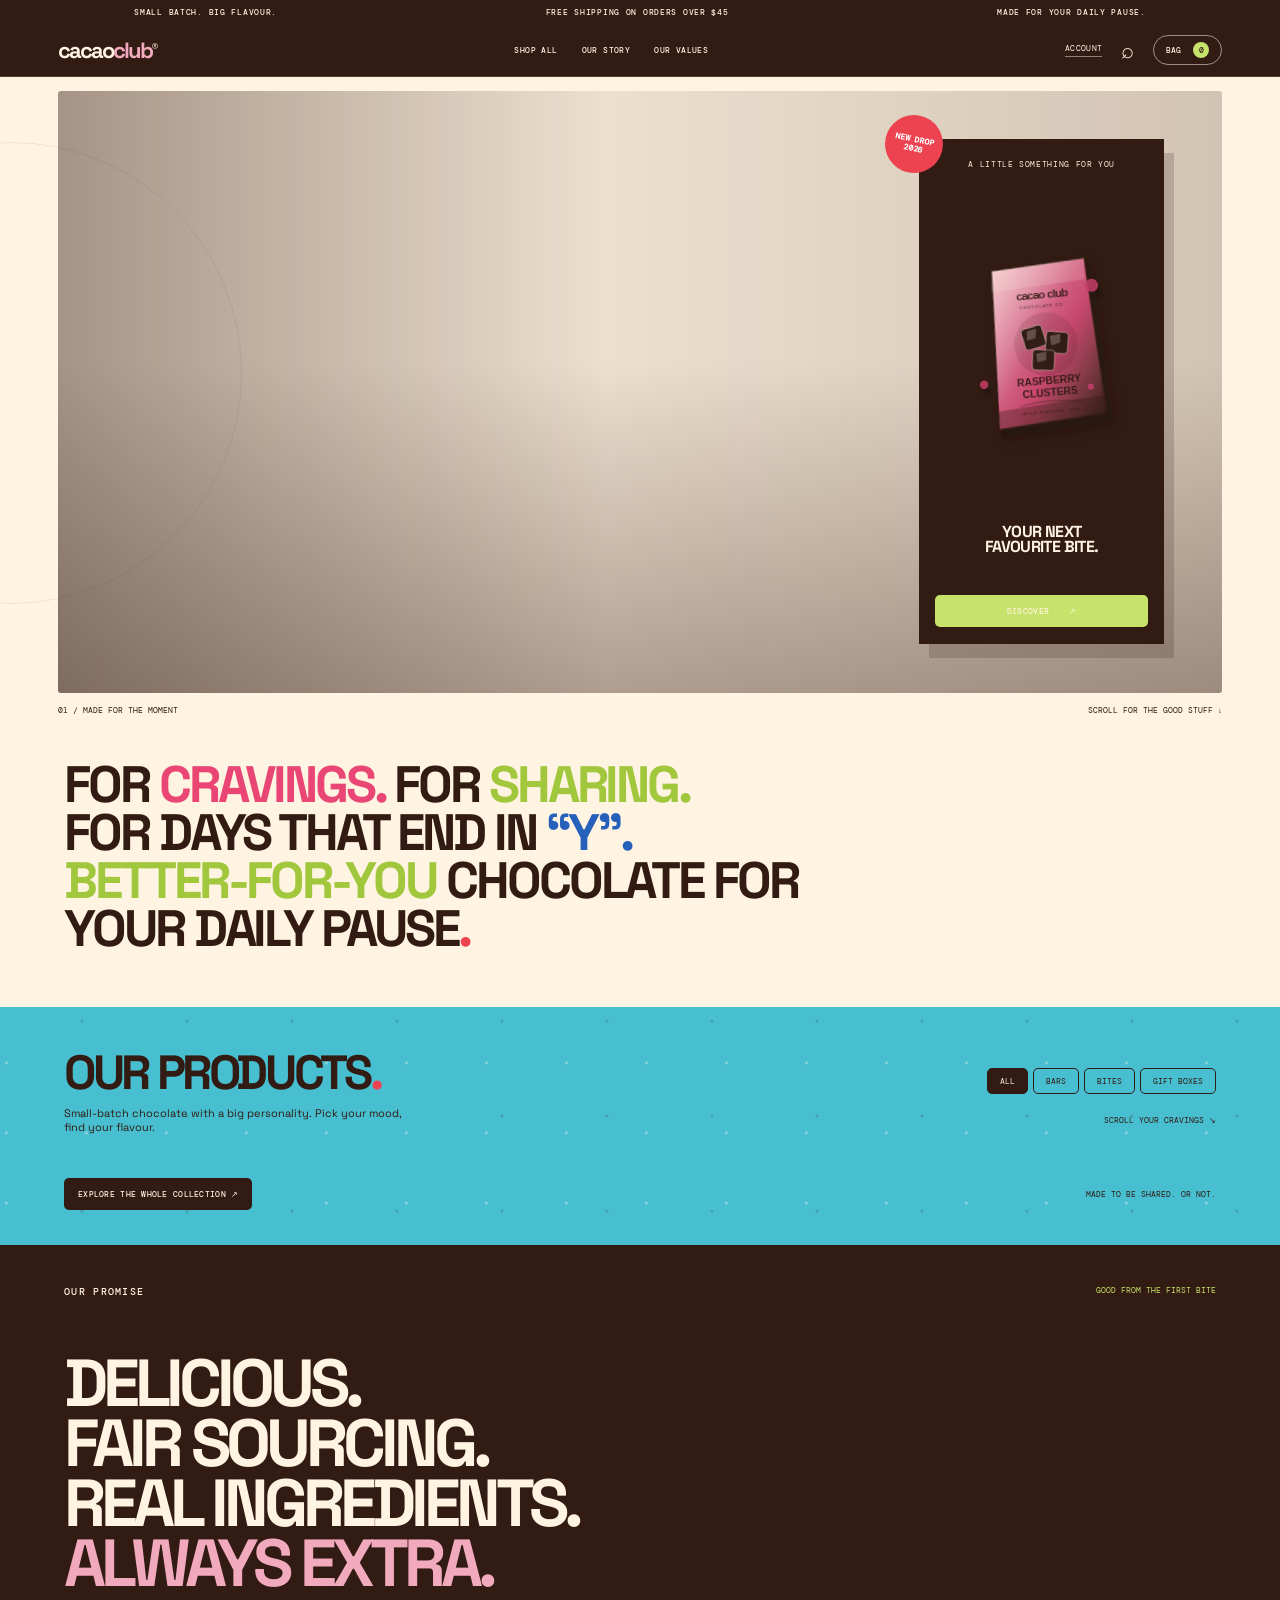
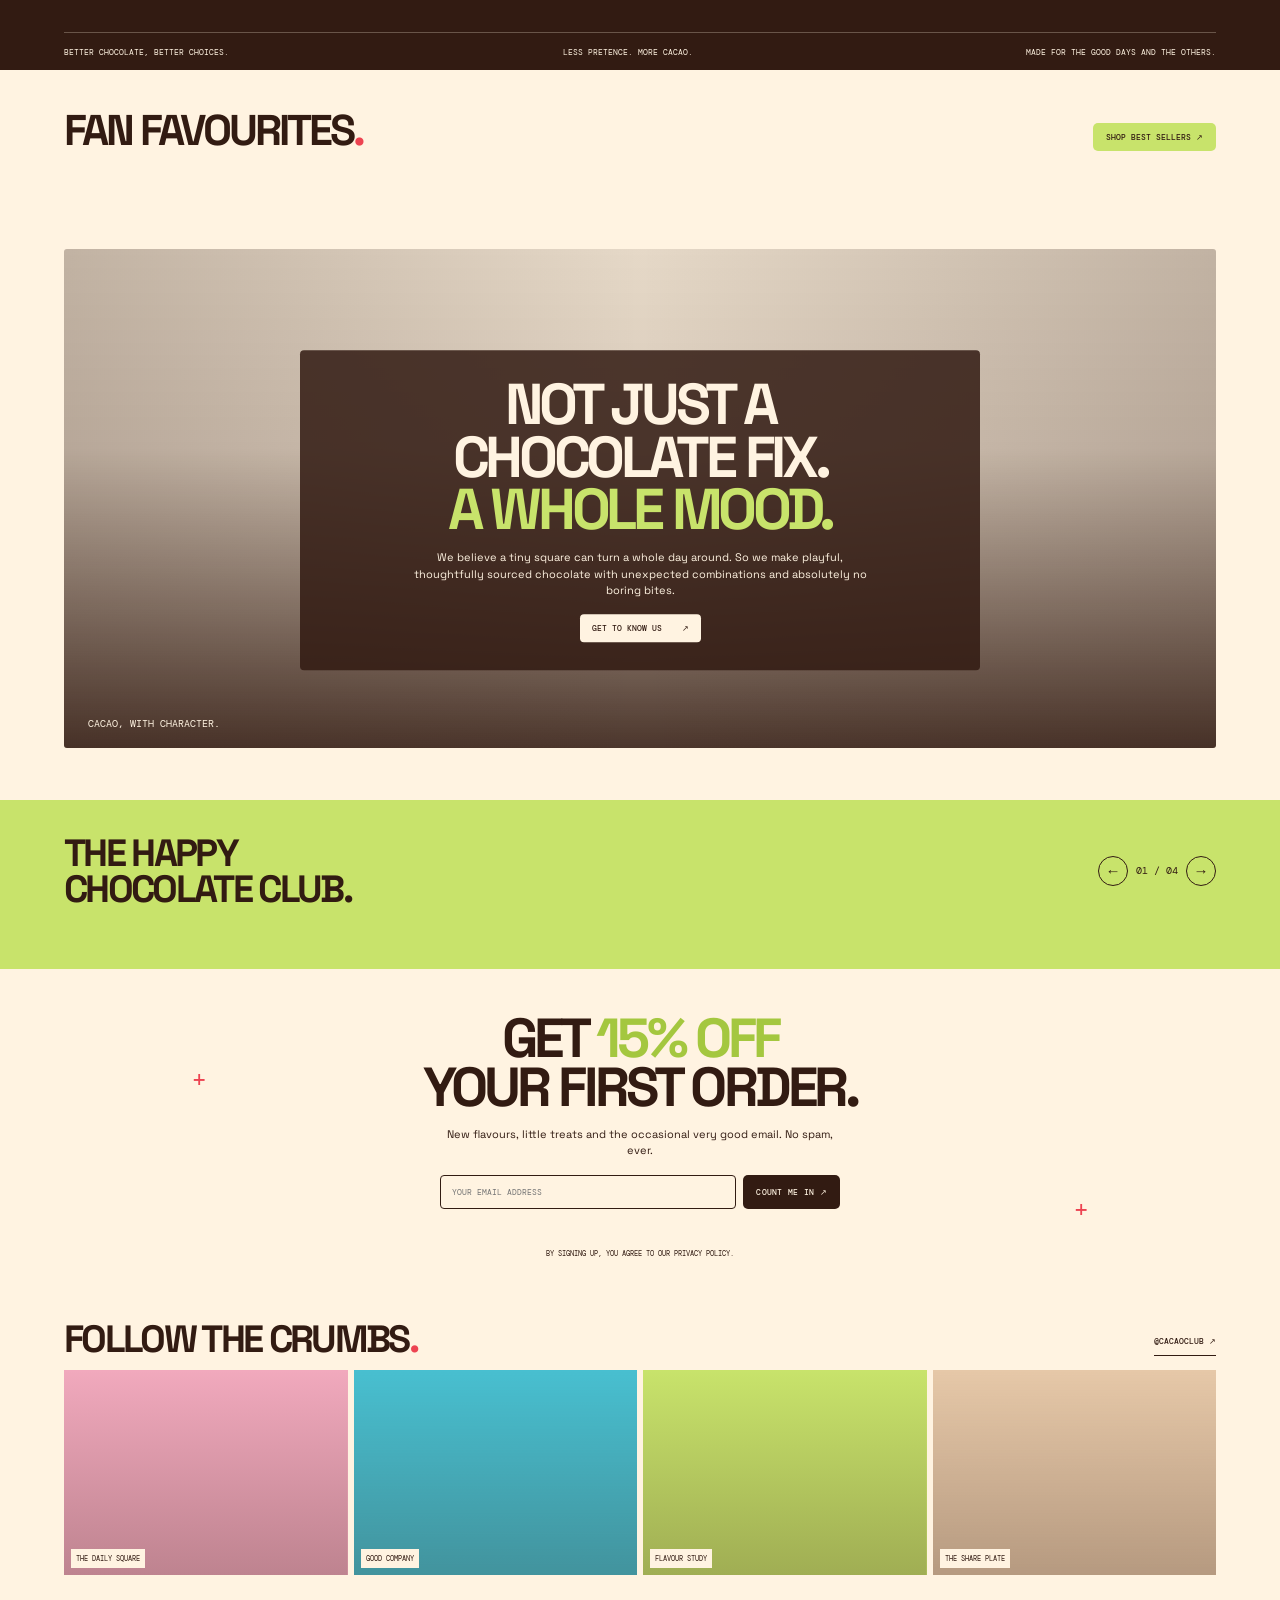
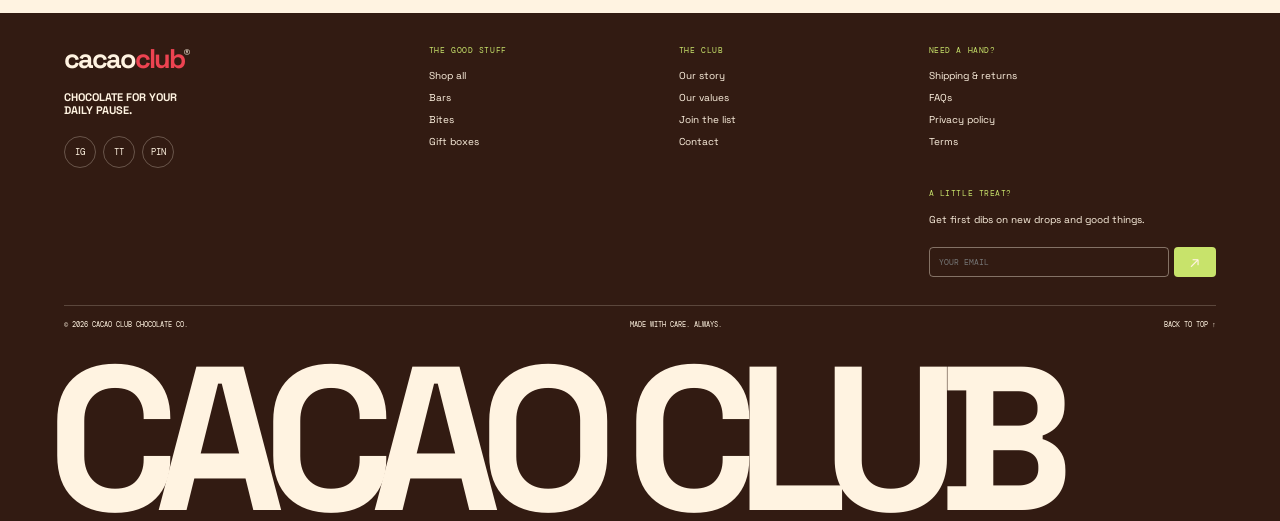
==== index.html @ 5ba93fd9 "Initial commit of Cacao Club storefront with Supabase integration" ====
<!doctype html>
<html lang="en">
<head>
<meta charset="UTF-8"><meta name="viewport" content="width=device-width, initial-scale=1">
<meta name="theme-color" content="#321b12"><meta name="description" content="Cacao Club — bold chocolate for your daily pause.">
<title>Cacao Club — Chocolate, turned up</title>
<link rel="preconnect" href="https://fonts.googleapis.com"><link rel="preconnect" href="https://fonts.gstatic.com" crossorigin>
<link href="https://fonts.googleapis.com/css2?family=DM+Mono:wght@400;500&family=Space+Grotesk:wght@400;500;600;700&display=swap" rel="stylesheet">
<link rel="stylesheet" href="styles.css">
</head>
<body>
<div class="announcement"><span>SMALL BATCH. BIG FLAVOUR.</span><span>FREE SHIPPING ON ORDERS OVER $45</span><span>MADE FOR YOUR DAILY PAUSE.</span></div>
<header class="header" id="top">
  <a class="logo" href="#top" aria-label="Cacao Club home">cacao<span>club</span><i>®</i></a>
  <nav class="desktop-nav" aria-label="Main navigation"><a href="#shop">SHOP ALL</a><a href="#story">OUR STORY</a><a href="#values">OUR VALUES</a></nav>
  <div class="header-actions"><a class="account-link" href="account.html" aria-label="Account">ACCOUNT</a><button class="icon-btn search-open" aria-label="Search products">⌕</button><button class="cart-trigger" aria-label="Open shopping bag">BAG <span id="cart-count">0</span></button><button class="menu-toggle" aria-label="Toggle menu">☰</button></div>
</header>
<div class="mobile-menu"><a href="#shop">Shop all</a><a href="#story">Our story</a><a href="#values">Our values</a></div>
<main>
<section class="hero reference-hero">
  <div class="hero-photo" data-parallax>
    <div class="hero-photo-copy">
      <p class="eyebrow reveal">THE GOOD STUFF / CACAO CLUB</p>
      <h1 class="reveal">PAUSE MODE:<br><span>FLAVOUR ON.</span></h1>
    </div>
    <div class="hero-promo">
      <span class="promo-kicker">A LITTLE SOMETHING FOR YOU</span>
      <img src="assets/chocolate-2.svg" alt="Cacao Club raspberry chocolate clusters">
      <p>YOUR NEXT<br>FAVOURITE BITE.</p>
      <a class="btn btn-lime" href="#shop">DISCOVER <span>↗</span></a>
    </div>
    <span class="hero-photo-stamp">NEW DROP<br>2026</span>
  </div>
  <div class="hero-bottom"><span>01 / MADE FOR THE MOMENT</span><span>SCROLL FOR THE GOOD STUFF ↓</span></div>
</section>
<section class="intro-statement">
  <h2>FOR <span class="pink-word">CRAVINGS.</span> FOR <span class="lime-word">SHARING.</span><br>FOR DAYS THAT END IN <span class="blue-word">“Y”.</span><br><span class="lime-word">BETTER-FOR-YOU</span> CHOCOLATE FOR<br>YOUR DAILY PAUSE<span class="red-word">.</span></h2>
</section>
<div class="marquee" aria-label="Chocolate for your daily pause"><div class="marquee-track"><span>REAL INGREDIENTS</span><b>✳</b><span>LOUD FLAVOUR</span><b>✳</b><span>NO BORING BITES</span><b>✳</b><span>REAL INGREDIENTS</span><b>✳</b><span>LOUD FLAVOUR</span><b>✳</b><span>NO BORING BITES</span><b>✳</b></div></div>
<section class="shop section" id="shop">
 <div class="section-head"><div><p class="eyebrow">THE LINE-UP</p><h2>OUR PRODUCTS<span class="dot">.</span></h2></div><div class="category-pills" role="group" aria-label="Filter products"><button class="pill active" data-filter="all">ALL</button><button class="pill" data-filter="bars">BARS</button><button class="pill" data-filter="bites">BITES</button><button class="pill" data-filter="gift">GIFT BOXES</button></div></div>
 <div class="shop-intro"><p>Small-batch chocolate with a big personality. Pick your mood, find your flavour.</p><span>SCROLL YOUR CRAVINGS ↘</span></div>
 <div class="product-grid" id="product-grid"></div>
 <div class="shop-footer"><button class="btn btn-dark" id="show-all">EXPLORE THE WHOLE COLLECTION ↗</button><span>MADE TO BE SHARED. OR NOT.</span></div>
</section>
<section class="values" id="values"><div class="values-top"><p class="eyebrow">OUR PROMISE</p><span>GOOD FROM THE FIRST BITE</span></div><h2>DELICIOUS.<br>FAIR SOURCING.<br>REAL INGREDIENTS.<br><span>ALWAYS EXTRA.</span></h2><div class="values-bottom"><span>BETTER CHOCOLATE, BETTER CHOICES.</span><span>LESS PRETENCE. MORE CACAO.</span><span>MADE FOR THE GOOD DAYS AND THE OTHERS.</span></div></section>
<section class="best section"><div class="section-head"><div><p class="eyebrow">THE CROWD PLEASERS</p><h2>FAN FAVOURITES<span class="dot">.</span></h2></div><button class="text-link" id="best-shop">SHOP BEST SELLERS ↗</button></div><div class="best-grid" id="best-grid"></div></section>
<section class="feature section" id="story"><div class="feature-photo" data-parallax><span class="photo-label">CACAO, WITH CHARACTER.</span></div><div class="feature-copy"><p class="eyebrow">A LITTLE ABOUT US</p><h2>NOT JUST A<br>CHOCOLATE FIX.<br><span>A WHOLE MOOD.</span></h2><p>We believe a tiny square can turn a whole day around. So we make playful, thoughtfully sourced chocolate with unexpected combinations and absolutely no boring bites.</p><a href="#newsletter" class="text-link">GET TO KNOW US <span>↗</span></a><div class="feature-number">CC / 001</div></div></section>

<section class="testimonial section"><div class="testimonial-head"><p class="eyebrow">DON'T JUST TAKE OUR WORD</p><h2>THE HAPPY<br>CHOCOLATE CLUB.</h2><div class="carousel-controls"><button id="review-prev" aria-label="Previous review">←</button><span id="review-count">01 / 04</span><button id="review-next" aria-label="Next review">→</button></div></div><div class="review-window"><div class="review-track" id="review-track"></div></div></section>
<section class="newsletter section" id="newsletter"><div class="newsletter-mark">CC</div><p class="eyebrow">GOOD THINGS IN YOUR INBOX</p><h2>GET <span>15% OFF</span><br>YOUR FIRST ORDER.</h2><p>New flavours, little treats and the occasional very good email. No spam, ever.</p><form id="newsletter-form"><label class="sr-only" for="email">Email address</label><input id="email" type="email" placeholder="YOUR EMAIL ADDRESS" required><button class="btn btn-dark" type="submit">COUNT ME IN ↗</button></form><div id="newsletter-message" aria-live="polite"></div><span class="newsletter-foot">BY SIGNING UP, YOU AGREE TO OUR PRIVACY POLICY.</span></section>
<section class="social section"><div class="section-head"><div><p class="eyebrow">A LITTLE EYE CANDY</p><h2>FOLLOW THE CRUMBS<span class="dot">.</span></h2></div><a class="text-link" href="#newsletter">@CACAOCLUB ↗</a></div><div class="social-grid"><div class="social-card social-a"><span>THE DAILY SQUARE</span></div><div class="social-card social-b"><span>GOOD COMPANY</span></div><div class="social-card social-c"><span>FLAVOUR STUDY</span></div><div class="social-card social-d"><span>THE SHARE PLATE</span></div></div></section>
</main>
<footer class="footer"><div class="footer-main"><div class="footer-brand"><a class="logo logo-light" href="#top">cacao<span>club</span><i>®</i></a><p>CHOCOLATE FOR YOUR<br>DAILY PAUSE.</p><div class="social-links"><a href="#top">IG</a><a href="#top">TT</a><a href="#top">PIN</a></div></div><div><p class="footer-label">THE GOOD STUFF</p><a href="#shop">Shop all</a><a href="#shop">Bars</a><a href="#shop">Bites</a><a href="#shop">Gift boxes</a></div><div><p class="footer-label">THE CLUB</p><a href="#story">Our story</a><a href="#values">Our values</a><a href="#newsletter">Join the list</a><a href="mailto:hello@cacaoclub.example">Contact</a></div><div><p class="footer-label">NEED A HAND?</p><a href="#footer-note">Shipping & returns</a><a href="#footer-note">FAQs</a><a href="#footer-note">Privacy policy</a><a href="#footer-note">Terms</a></div><div class="footer-signup"><p class="footer-label">A LITTLE TREAT?</p><p>Get first dibs on new drops and good things.</p><form id="footer-form"><input type="email" placeholder="YOUR EMAIL" aria-label="Your email" required><button aria-label="Subscribe">↗</button></form></div></div><div class="footer-bottom" id="footer-note"><span>© 2026 CACAO CLUB CHOCOLATE CO.</span><span>MADE WITH CARE. ALWAYS.</span><a href="#top">BACK TO TOP ↑</a></div><div class="footer-big">CACAO CLUB</div></footer>
<div class="overlay" id="overlay"></div>
<aside class="cart-drawer" id="cart-drawer" aria-label="Shopping bag" aria-hidden="true"><div class="drawer-head"><div><p class="eyebrow">YOUR GOOD STUFF</p><h2>YOUR BAG <span id="drawer-count">(0)</span></h2></div><button class="close-drawer" aria-label="Close bag">×</button></div><div class="cart-items" id="cart-items"></div><div class="cart-bottom"><div class="subtotal"><span>SUBTOTAL</span><strong id="cart-subtotal">$0.00</strong></div><p>Shipping and taxes calculated at checkout.</p><button class="btn btn-lime checkout-btn">CONTINUE TO CHECKOUT ↗</button><button class="continue-shopping">KEEP EXPLORING</button></div></aside>
<div class="modal" id="product-modal" role="dialog" aria-modal="true" aria-label="Product details"><button class="modal-close" aria-label="Close product details">×</button><div id="modal-content"></div></div>
<div class="search-panel" id="search-panel"><button class="modal-close search-close" aria-label="Close search">×</button><p class="eyebrow">FIND YOUR FLAVOUR</p><input id="search-input" type="search" placeholder="Search chocolate..." aria-label="Search chocolate"><div id="search-results"></div></div>
<div class="toast" id="toast" role="status" aria-live="polite"></div>
<script src="supabase-config.js"></script><script type="module" src="app.js"></script>
</body></html>
---- styles.css ----
:root{--cream:#fff3e1;--brown:#321b12;--ink:#2e1a12;--lime:#c8e36b;--blue:#48bfd0;--pink:#f1a9bd;--red:#e94a4e;--line:#4a2a1c;--display:"Space Grotesk",sans-serif;--mono:"DM Mono",monospace;--ease:cubic-bezier(.22,1,.36,1)}*{box-sizing:border-box}html{scroll-behavior:smooth;scroll-padding-top:90px}body{margin:0;background:var(--cream);color:var(--brown);font-family:var(--display);overflow-x:hidden}body.locked{overflow:hidden}a{color:inherit;text-decoration:none}button,input{font:inherit}button{cursor:pointer;color:inherit}button:focus-visible,a:focus-visible,input:focus-visible{outline:2px solid var(--red);outline-offset:4px}.announcement{height:27px;background:var(--lime);display:flex;align-items:center;justify-content:space-around;font:500 9px var(--mono);letter-spacing:.06em}.header{height:78px;padding:0 5.2%;display:flex;align-items:center;justify-content:space-between;border-bottom:1px solid #321b121a;position:sticky;top:0;background:#fff3e1ed;backdrop-filter:blur(14px);z-index:20}.logo{font-size:27px;font-weight:700;letter-spacing:-2px;line-height:1}.logo span{color:var(--red)}.logo i{font:10px var(--mono);vertical-align:top;letter-spacing:0}.desktop-nav{display:flex;gap:35px;font:500 10px var(--mono);letter-spacing:.05em}.desktop-nav a,.footer a{transition:opacity .2s}.desktop-nav a:hover,.footer a:hover{opacity:.55}.header-actions{display:flex;align-items:center;gap:20px}.icon-btn,.menu-toggle{border:0;background:none;font-size:25px}.cart-trigger{border:1px solid var(--brown);border-radius:30px;background:transparent;padding:9px 16px;font:500 10px var(--mono)}.cart-trigger span{display:inline-grid;place-items:center;background:var(--lime);border-radius:50%;width:19px;height:19px;margin-left:7px}.menu-toggle{display:none}.mobile-menu{display:none}.hero{min-height:650px;position:relative;display:grid;grid-template-columns:1fr 1fr;align-items:center;padding:60px 8% 82px;overflow:hidden}.hero:before{content:"";position:absolute;width:460px;height:460px;border:1px solid #321b1214;border-radius:50%;left:-220px;top:10%}.eyebrow{font:500 10px var(--mono);letter-spacing:.13em;margin:0 0 20px}.hero h1{font-size:clamp(58px,8vw,116px);line-height:.82;letter-spacing:-.085em;margin:0;position:relative;z-index:1}.hero h1 span{color:var(--red)}.hero-sub{max-width:355px;font-size:17px;line-height:1.4;font-weight:500;margin:28px 0}.hero-cta{display:flex;align-items:center;gap:22px}.btn{border:0;border-radius:5px;padding:15px 18px;font:500 10px var(--mono);letter-spacing:.035em;display:inline-flex;justify-content:space-between;align-items:center;gap:20px;transition:transform .25s var(--ease),box-shadow .25s}.btn:hover{transform:translateY(-3px);box-shadow:4px 5px 0 #321b1220}.btn-lime{background:var(--lime)}.btn-dark{background:var(--brown);color:var(--cream)}.tiny-note{font:9px/1.5 var(--mono)}.hero-art{height:450px;position:relative;transform-style:preserve-3d}.hero-orbit{position:absolute;width:380px;height:380px;border:1px solid #321b1228;border-radius:50%;left:50%;top:50%;transform:translate(-50%,-50%)}.choc-bar{position:absolute;width:245px;height:105px;border:6px solid #532b1c;border-radius:8px;background:linear-gradient(135deg,#6d3b28,#30170f 45%,#7b4a30);box-shadow:12px 16px 0 #321b121a;display:flex;align-items:center;justify-content:center;transform:rotate(-28deg);transition:transform .7s var(--ease)}.choc-bar:before{content:"";position:absolute;inset:9px;border:1px solid #d2a77b88;border-radius:3px}.choc-bar span{color:#ffe7c4;font:500 10px var(--mono);letter-spacing:.15em;z-index:1}.bar-one{left:10%;top:24%;background:linear-gradient(120deg,#c63f51,#682034 50%,#30170f)}.bar-two{left:31%;top:42%;transform:rotate(18deg);background:linear-gradient(120deg,#df6787,#8f2849 60%,#381621)}.bar-three{left:22%;top:61%;transform:rotate(-7deg);background:linear-gradient(120deg,#c49a56,#69421f 55%,#30170f)}.hero-art:hover .bar-one{transform:translate(-7px,-9px) rotate(-32deg)}.hero-art:hover .bar-two{transform:translate(8px,-6px) rotate(22deg)}.hero-art:hover .bar-three{transform:translate(-4px,9px) rotate(-3deg)}.hero-sticker{position:absolute;right:0;top:8%;background:var(--lime);padding:15px 12px;font-size:11px;font-weight:700;line-height:1.1;transform:rotate(8deg);z-index:2}.hero-caption{position:absolute;bottom:4%;right:4%;font-size:35px;font-weight:700;line-height:.83;letter-spacing:-2px;transform:rotate(-8deg)}.hero-bottom{position:absolute;bottom:25px;left:5.2%;right:5.2%;display:flex;justify-content:space-between;font:9px var(--mono)}.marquee{background:var(--brown);color:var(--cream);overflow:hidden;padding:15px 0}.marquee-track{display:flex;align-items:center;justify-content:space-around;gap:25px;white-space:nowrap;min-width:max-content;animation:marquee 25s linear infinite;font:500 11px var(--mono);letter-spacing:.08em}.marquee-track b{color:var(--lime);font-size:18px}@keyframes marquee{to{transform:translateX(-35%)}}.section{padding:100px 5.2%}.section-head{display:flex;justify-content:space-between;align-items:end;gap:20px}.section-head h2,.testimonial h2{font-size:clamp(38px,5.5vw,74px);line-height:.9;letter-spacing:-.07em;margin:0}.dot{color:var(--red)}.category-pills{display:flex;gap:6px;flex-wrap:wrap}.pill{background:transparent;border:1px solid var(--brown);border-radius:40px;padding:9px 16px;font:9px var(--mono);transition:background .2s,color .2s}.pill.active,.pill:hover{background:var(--brown);color:var(--cream)}.shop-intro{display:flex;justify-content:space-between;align-items:center;margin:25px 0 35px;font-size:13px}.shop-intro p{max-width:330px}.shop-intro span,.shop-footer span{font:9px var(--mono)}.product-grid{display:grid;grid-template-columns:repeat(4,minmax(0,1fr));gap:13px}.product-card{border:1px solid var(--brown);border-radius:6px;overflow:hidden;min-width:0;transition:transform .45s var(--ease),box-shadow .45s var(--ease);background:var(--cream);position:relative}.product-card:hover{transform:translateY(-7px) rotate(-.4deg);box-shadow:6px 7px 0 #321b1215}.product-visual{height:245px;display:grid;place-items:center;position:relative;overflow:hidden;background:var(--blue);cursor:pointer}.product-card:nth-child(4n+2) .product-visual{background:var(--pink)}.product-card:nth-child(4n+3) .product-visual{background:var(--lime)}.product-card:nth-child(4n+4) .product-visual{background:#e9c7a5}.product-visual:after{content:"";position:absolute;width:125px;height:125px;border-radius:50%;border:1px solid #321b121a}.product-pack{width:104px;height:166px;z-index:1;position:relative;border:2px solid #27150f;border-radius:3px;background:linear-gradient(115deg,#ed5a7c,#9b1645 55%,#5a142d);box-shadow:9px 10px 0 #321b1228;transform:rotate(-4deg);transition:transform .45s var(--ease);padding:10px 7px;color:#fff5e5;display:flex;flex-direction:column;justify-content:space-between;text-align:center}.product-card:nth-child(3n+2) .product-pack{background:linear-gradient(115deg,#f4c6d0,#d94b77 60%,#7c1b3b);color:#321b12}.product-card:nth-child(3n) .product-pack{background:linear-gradient(115deg,#c9e76c,#76a43d 60%,#355a2d);color:#321b12}.product-card:hover .product-pack{transform:rotate(2deg) translateY(-5px)}.pack-brand{font-size:10px;font-weight:700;letter-spacing:-.5px}.pack-title{font-size:13px;line-height:.94;font-weight:700;letter-spacing:-.5px}.pack-weight{font:7px var(--mono)}.pack-seal{position:absolute;width:24px;height:24px;border-radius:50%;background:#fff3e1;color:#321b12;font-size:6px;font-weight:700;display:grid;place-items:center;right:-7px;top:45px;border:1px solid #321b12}.product-info{padding:15px 13px 13px}.product-type{font:8px var(--mono);color:#7b6256;margin:0 0 7px}.product-info h3{font-size:14px;line-height:1.15;letter-spacing:-.04em;margin:0 0 7px;min-height:33px}.product-meta{display:flex;align-items:center;justify-content:space-between;gap:8px;font-size:12px;font-weight:700}.product-actions{display:flex;gap:7px;margin-top:15px}.quantity-mini{display:flex;align-items:center;border:1px solid var(--brown);border-radius:4px}.quantity-mini button{border:0;background:none;width:25px;height:28px}.quantity-mini span{font:10px var(--mono);min-width:12px;text-align:center}.add-btn{flex:1;border:0;background:var(--brown);color:var(--cream);border-radius:4px;font:9px var(--mono);transition:background .2s}.add-btn:hover{background:#75432d}.quick-view{position:absolute;top:10px;right:10px;border:0;background:var(--cream);border-radius:30px;padding:8px 10px;font:8px var(--mono);opacity:0;transform:translateY(5px);transition:.25s}.product-card:hover .quick-view,.quick-view:focus{opacity:1;transform:none}.shop-footer{display:flex;align-items:center;justify-content:space-between;margin-top:35px}.values{background:var(--blue);padding:65px 5.2% 20px;overflow:hidden}.values-top,.values-bottom{display:flex;justify-content:space-between;gap:20px;font:9px var(--mono)}.values h2{font-size:clamp(42px,7vw,98px);line-height:.88;letter-spacing:-.075em;margin:70px 0 75px}.values h2 span{color:var(--cream)}.values-bottom{border-top:1px solid #321b1244;padding-top:14px}.feature{display:grid;grid-template-columns:1fr 1fr;gap:7%;align-items:center}.feature-photo{min-height:460px;background:var(--pink);position:relative;overflow:hidden;display:grid;place-items:center}.photo-sun{width:310px;height:310px;border-radius:50%;background:#e8c6a5;position:absolute;top:9%;left:10%;box-shadow:0 0 0 20px #f1a9bd,0 0 0 21px #321b1214}.photo-bar{width:170px;height:285px;background:linear-gradient(135deg,#4b261a,#2b160f 40%,#8e4930);border:7px solid #5a3021;box-shadow:18px 20px 0 #321b1220;transform:rotate(18deg);z-index:1;display:grid;place-items:center}.photo-bar:after{content:"CACAO CLUB";color:#ffe9c9;font-size:21px;font-weight:700;transform:rotate(-90deg);white-space:nowrap}.photo-label{position:absolute;bottom:18px;left:18px;font:10px var(--mono);z-index:2}.feature-copy{position:relative}.feature-copy h2{font-size:clamp(39px,5.2vw,70px);line-height:.9;letter-spacing:-.075em;margin:0 0 25px}.feature-copy h2 span{color:var(--red)}.feature-copy>p:not(.eyebrow){font-size:15px;line-height:1.65;max-width:390px}.text-link{border:0;background:none;border-bottom:1px solid var(--brown);padding:0 0 9px;font:500 10px var(--mono);display:inline-flex;gap:20px;align-items:center;margin-top:20px}.feature-number{position:absolute;right:0;bottom:0;font:9px var(--mono)}.best{padding-top:25px}.best-grid{display:grid;grid-template-columns:repeat(3,minmax(0,1fr));gap:13px;margin-top:35px}.best-grid .product-visual{height:290px}.testimonial{background:var(--lime);overflow:hidden;display:grid;grid-template-columns:.8fr 1.2fr;gap:6%;align-items:center}.testimonial h2{font-size:clamp(40px,5vw,66px)}.carousel-controls{display:flex;align-items:center;gap:15px;margin-top:40px;font:10px var(--mono)}.carousel-controls button{width:38px;height:38px;border:1px solid var(--brown);background:transparent;border-radius:50%;font-size:19px;transition:background .2s}.carousel-controls button:hover{background:var(--brown);color:var(--cream)}.review-window{overflow:hidden}.review-track{display:flex;gap:12px;transition:transform .6s var(--ease)}.review-card{flex:0 0 72%;min-height:270px;background:var(--cream);padding:27px;display:flex;flex-direction:column;justify-content:space-between}.review-stars{font:12px var(--mono);letter-spacing:.15em}.review-card blockquote{font-size:clamp(20px,2.5vw,31px);line-height:1.1;letter-spacing:-.04em;margin:25px 0}.review-author{font:10px var(--mono);display:flex;justify-content:space-between}.newsletter{text-align:center;position:relative;overflow:hidden;padding-top:115px;padding-bottom:115px}.newsletter:before,.newsletter:after{content:"+";position:absolute;font:24px var(--mono);color:var(--red)}.newsletter:before{left:15%;top:28%}.newsletter:after{right:15%;bottom:25%}.newsletter-mark{width:44px;height:44px;border-radius:50%;display:grid;place-items:center;background:var(--red);color:var(--cream);font-size:13px;font-weight:700;margin:0 auto 30px}.newsletter h2{font-size:clamp(38px,6vw,76px);line-height:.9;letter-spacing:-.07em;margin:0}.newsletter h2 span{color:var(--red)}.newsletter>p:not(.eyebrow){max-width:400px;margin:22px auto;font-size:13px;line-height:1.5}.newsletter form{display:flex;gap:7px;max-width:450px;margin:25px auto 0}.newsletter input,.footer-signup input{min-width:0;flex:1;border:1px solid var(--brown);background:transparent;padding:14px;border-radius:4px;font:10px var(--mono)}.newsletter-foot{display:block;font:8px var(--mono);margin-top:20px}.newsletter #newsletter-message{font-size:12px;margin-top:12px;min-height:16px}.social{padding-top:20px}.social-grid{display:grid;grid-template-columns:repeat(4,1fr);gap:10px;margin-top:30px}.social-card{height:250px;position:relative;overflow:hidden;display:flex;align-items:end;padding:15px;background:var(--pink)}.social-card:before{content:"";position:absolute;width:170px;height:240px;background:linear-gradient(135deg,#4e2519,#25120c 55%,#a35b37);border:7px solid #653b29;left:50%;top:50%;transform:translate(-50%,-50%) rotate(-18deg);box-shadow:12px 15px 0 #321b1222;transition:transform .5s var(--ease)}.social-card:hover:before{transform:translate(-50%,-50%) rotate(-8deg) scale(1.06)}.social-b{background:var(--blue)}.social-b:before{background:linear-gradient(135deg,#d4b17e,#70452a 50%,#2d1710);transform:translate(-50%,-50%) rotate(13deg)}.social-c{background:var(--lime)}.social-c:before{background:linear-gradient(135deg,#ee7b9a,#a52a4d 55%,#37131f)}.social-d{background:#e6c8a8}.social-d:before{background:linear-gradient(135deg,#e3d0b3,#795037 60%,#321b12);transform:translate(-50%,-50%) rotate(22deg)}.social-card span{z-index:1;font:9px var(--mono);background:var(--cream);padding:7px}.footer{background:var(--brown);color:var(--cream);padding:60px 5.2% 0;overflow:hidden}.footer-main{display:grid;grid-template-columns:1.4fr repeat(3,.8fr) 1.3fr;gap:35px}.logo-light{color:var(--cream)}.footer-brand>p{font-size:13px;font-weight:700;line-height:1.2;margin:28px 0}.social-links{display:flex;gap:7px}.social-links a{border:1px solid #fff4e344;border-radius:50%;width:32px;height:32px;display:grid;place-items:center;font:9px var(--mono)}.footer-label{font:9px var(--mono);letter-spacing:.07em;color:var(--lime);margin:0 0 22px}.footer-main>div:not(.footer-brand):not(.footer-signup) a{display:block;font-size:12px;margin:0 0 13px}.footer-signup>p:not(.footer-label){font-size:12px;line-height:1.5}.footer-signup form{display:flex;margin-top:20px}.footer-signup input{color:var(--cream);border-color:#fff4e366}.footer-signup form button{background:var(--lime);border:0;border-radius:4px;margin-left:5px;width:42px}.footer-bottom{border-top:1px solid #fff4e333;display:flex;justify-content:space-between;gap:15px;padding:22px 0;margin-top:60px;font:8px var(--mono)}.footer-big{font-size:clamp(70px,17vw,230px);font-weight:700;letter-spacing:-.105em;line-height:.8;white-space:nowrap;margin:15px 0 0 -1.5%}.overlay{position:fixed;inset:0;background:#170c08a8;z-index:40;opacity:0;pointer-events:none;transition:opacity .3s}.overlay.open{opacity:1;pointer-events:auto}.cart-drawer{position:fixed;z-index:41;right:0;top:0;height:100dvh;width:min(460px,100%);background:var(--cream);padding:28px;display:flex;flex-direction:column;transform:translateX(102%);transition:transform .45s var(--ease)}.cart-drawer.open{transform:none}.drawer-head{display:flex;justify-content:space-between;align-items:start;border-bottom:1px solid #321b1230;padding-bottom:20px}.drawer-head .eyebrow{margin-bottom:8px}.drawer-head h2{margin:0;font-size:28px;letter-spacing:-.06em}.close-drawer,.modal-close{border:0;background:none;font-size:32px;line-height:1}.cart-items{overflow:auto;flex:1}.empty-cart{text-align:center;padding:70px 10px;font-size:15px}.empty-cart p{font:10px var(--mono)}.cart-row{display:grid;grid-template-columns:72px 1fr auto;gap:13px;padding:18px 0;border-bottom:1px solid #321b1220}.cart-thumb{height:85px;display:grid;place-items:center;background:var(--pink)}.cart-thumb .product-pack{transform:scale(.42);width:104px;flex-shrink:0}.cart-row h3{font-size:13px;margin:3px 0 8px}.cart-row .product-type{margin:0}.cart-row-price{font-size:12px;font-weight:700}.cart-row-actions{display:flex;align-items:center;gap:9px;margin-top:12px}.cart-row-actions button{border:1px solid #321b1250;background:transparent;border-radius:3px;width:24px;height:24px}.remove-item{font:9px var(--mono);border:0!important;width:auto!important;text-decoration:underline}.cart-bottom{border-top:1px solid #321b1230;padding-top:20px}.subtotal{display:flex;justify-content:space-between;font:11px var(--mono)}.cart-bottom>p{font-size:11px;color:#7b6256}.checkout-btn{width:100%;justify-content:center;margin-top:12px}.continue-shopping{display:block;border:0;background:none;font:10px var(--mono);margin:15px auto}.modal,.search-panel{position:fixed;z-index:51;left:50%;top:50%;transform:translate(-50%,-45%) scale(.98);width:min(760px,calc(100% - 30px));max-height:90dvh;overflow:auto;background:var(--cream);opacity:0;pointer-events:none;transition:.35s var(--ease);padding:30px}.modal.open,.search-panel.open{opacity:1;pointer-events:auto;transform:translate(-50%,-50%) scale(1)}.modal-close{position:absolute;right:18px;top:14px;z-index:2}.modal-product{display:grid;grid-template-columns:1fr 1fr;gap:30px;align-items:center}.modal-product .product-visual{height:380px}.modal-product h2{font-size:36px;line-height:.95;letter-spacing:-.06em;margin:10px 0}.modal-product p{font-size:13px;line-height:1.6}.modal-product .product-meta{font-size:16px}.modal-add{margin-top:20px;width:100%;justify-content:center}.search-panel{width:min(650px,calc(100% - 30px));padding:35px}.search-panel input{width:100%;font-size:25px;padding:15px 0;border:0;border-bottom:1px solid var(--brown);background:transparent;outline:none}.search-result{display:flex;justify-content:space-between;gap:10px;padding:15px 0;border-bottom:1px solid #321b1220;font-size:13px}.search-result button{background:var(--lime);border:0;padding:8px 10px;font:9px var(--mono)}.toast{position:fixed;z-index:70;bottom:22px;left:50%;transform:translate(-50%,20px);background:var(--brown);color:var(--cream);padding:13px 20px;border-radius:4px;font:10px var(--mono);opacity:0;pointer-events:none;transition:.3s}.toast.show{opacity:1;transform:translate(-50%,0)}.sr-only{position:absolute;width:1px;height:1px;padding:0;margin:-1px;overflow:hidden;clip:rect(0,0,0,0);white-space:nowrap;border:0}.reveal{opacity:0;transform:translateY(20px);transition:opacity .8s var(--ease),transform .8s var(--ease)}.reveal.visible{opacity:1;transform:none}.product-card.hidden{display:none}@media(min-width:1300px){.hero{padding-left:10%;padding-right:10%}.section{padding-left:8%;padding-right:8%}.product-visual{height:290px}}@media(max-width:850px){.hero{padding:55px 5.2% 70px;min-height:590px}.hero h1{font-size:clamp(53px,8vw,82px)}.hero-art{height:370px}.choc-bar{width:190px;height:90px}.hero-orbit{width:300px;height:300px}.product-grid{grid-template-columns:repeat(2,minmax(0,1fr))}.product-visual{height:260px}.feature{gap:5%}.feature-photo{min-height:370px}.footer-main{grid-template-columns:1.2fr 1fr 1fr;gap:30px}.footer-signup{grid-column:2/4}.footer-brand{grid-row:span 2}.social-card{height:190px}.best-grid .product-visual{height:230px}}@media(max-width:600px){.announcement{font-size:7px;height:25px}.announcement span:nth-child(2){display:none}.header{height:65px;padding:0 5%}.desktop-nav{display:none}.menu-toggle{display:block;font-size:19px}.header-actions{gap:12px}.hero{display:flex;flex-direction:column;align-items:stretch;padding:55px 6% 65px;min-height:0}.hero h1{font-size:clamp(57px,13.5vw,82px)}.hero-sub{font-size:15px;max-width:290px}.hero-art{height:330px;margin-top:15px}.hero-orbit{width:275px;height:275px}.choc-bar{width:190px;height:83px}.bar-one{left:4%;top:18%}.bar-two{left:31%;top:38%}.bar-three{left:15%;top:60%}.hero-sticker{right:3%;top:0}.hero-caption{font-size:29px;bottom:0}.hero-bottom{font-size:7px;bottom:18px}.mobile-menu{position:fixed;z-index:19;top:90px;left:0;right:0;background:var(--cream);padding:0 6%;display:flex;flex-direction:column;max-height:0;overflow:hidden;transition:max-height .35s var(--ease);box-shadow:0 10px 20px #321b120a}.mobile-menu.open{max-height:230px;padding-top:12px;padding-bottom:16px}.mobile-menu a{padding:13px 0;border-bottom:1px solid #321b121a;font-size:15px}.section{padding:65px 5%}.section-head{align-items:start;flex-direction:column}.section-head h2{font-size:44px}.category-pills{width:100%}.pill{padding:8px 12px}.shop-intro{margin:15px 0 25px;align-items:start}.shop-intro p{font-size:12px;max-width:220px;margin:0}.shop-intro span{font-size:7px;text-align:right}.product-grid{gap:9px}.product-visual{height:205px}.product-pack{width:83px;height:140px}.pack-brand{font-size:8px}.pack-title{font-size:11px}.product-info{padding:12px 9px 10px}.product-info h3{font-size:12px;min-height:42px}.product-meta{font-size:11px}.product-actions{gap:4px;margin-top:12px}.quantity-mini button{width:22px;height:27px}.add-btn{font-size:8px}.quick-view{opacity:1;transform:none;font-size:7px;padding:6px}.shop-footer{align-items:start;flex-direction:column;gap:15px}.values{padding:45px 5% 17px}.values-top,.values-bottom{font-size:7px}.values h2{font-size:clamp(40px,11vw,64px);margin:55px 0}.values-bottom{flex-wrap:wrap;gap:9px}.feature{grid-template-columns:1fr;gap:35px}.feature-photo{min-height:350px}.feature-copy h2{font-size:48px}.feature-number{bottom:-30px}.best{padding-top:15px}.best-grid{grid-template-columns:repeat(2,minmax(0,1fr));gap:9px}.best-grid .product-visual{height:205px}.best-grid .product-card:last-child{display:none}.testimonial{grid-template-columns:1fr;gap:35px}.testimonial h2{font-size:48px}.carousel-controls{margin-top:20px}.review-card{flex-basis:85%;min-height:250px;padding:20px}.newsletter{padding-top:80px;padding-bottom:80px}.newsletter:before{left:6%;top:14%}.newsletter:after{right:6%;bottom:13%}.newsletter h2{font-size:clamp(42px,11vw,60px)}.newsletter form{flex-direction:column}.newsletter form .btn{justify-content:center}.social{padding-top:10px}.social-grid{grid-template-columns:repeat(2,1fr);gap:8px}.social-card{height:190px}.footer{padding-top:45px}.footer-main{grid-template-columns:1fr 1fr;gap:28px 20px}.footer-brand{grid-column:1/3;grid-row:auto}.footer-brand>p{margin:18px 0}.footer-signup{grid-column:1/3}.footer-bottom{flex-wrap:wrap;font-size:7px;margin-top:35px}.footer-big{font-size:19vw}.modal{padding:25px 18px}.modal-product{grid-template-columns:1fr;gap:15px}.modal-product .product-visual{height:240px}.modal-product h2{font-size:30px}.search-panel{padding:30px 20px}.search-panel input{font-size:19px}}@media(prefers-reduced-motion:reduce){*,*:before,*:after{scroll-behavior:auto!important;animation-duration:.01ms!important;animation-iteration-count:1!important;transition-duration:.01ms!important}.reveal{opacity:1;transform:none}}

/* Real illustrative package artwork (local SVG image assets) */
.product-visual{isolation:isolate}
.product-visual:after{z-index:0}
.product-image{position:relative;z-index:1;width:min(88%,230px);height:94%;object-fit:contain;filter:drop-shadow(6px 9px 4px #321b1228);transition:transform .5s var(--ease)}
.product-card:hover .product-image{transform:translateY(-5px) rotate(2deg) scale(1.035)}
.cart-thumb{overflow:hidden}
.cart-thumb .product-image{width:100%;height:100%;object-fit:contain}
.modal-product .product-image{width:100%;height:100%;max-height:360px;object-fit:contain}
.cart-thumb .product-pack{display:none}
.checkout-page{min-height:100vh}
.checkout-shell{max-width:1120px;margin:0 auto;padding:55px 5% 90px}
.checkout-title{font-size:clamp(42px,6vw,72px);letter-spacing:-.08em;line-height:.9;margin:10px 0 35px}
.checkout-layout{display:grid;grid-template-columns:1.15fr .85fr;gap:40px;align-items:start}
.checkout-form,.order-summary,.auth-card{border:1px solid #321b1230;border-radius:8px;padding:25px;background:#fff8ed}
.checkout-form h2,.order-summary h2{font-size:21px;letter-spacing:-.04em;margin:0 0 20px}
.form-grid{display:grid;grid-template-columns:1fr 1fr;gap:14px}
.form-field{display:flex;flex-direction:column;gap:7px;margin-bottom:14px}
.form-field.full{grid-column:1/-1}
.form-field label{font:10px var(--mono);letter-spacing:.04em}
.form-field input,.form-field select,.form-field textarea{width:100%;border:1px solid #321b1250;border-radius:4px;background:transparent;padding:13px;color:var(--brown);font:12px var(--display)}
.form-field input:focus,.form-field select:focus{outline:2px solid var(--lime);border-color:var(--brown)}
.order-summary{position:sticky;top:105px}
.checkout-item{display:grid;grid-template-columns:58px 1fr auto;gap:12px;align-items:center;padding:13px 0;border-bottom:1px solid #321b121c}
.checkout-item img{width:58px;height:65px;object-fit:contain;background:var(--pink)}
.checkout-item h3{font-size:12px;line-height:1.2;margin:0 0 5px}
.checkout-item p{font:9px var(--mono);margin:0;color:#7b6256}
.checkout-item strong{font-size:11px}
.summary-line{display:flex;justify-content:space-between;font:11px var(--mono);margin:15px 0}
.summary-line.total{font-size:14px;font-weight:700;border-top:1px solid #321b1230;padding-top:17px}
.checkout-message,.auth-message{font-size:12px;line-height:1.5;margin-top:14px;min-height:18px}
.checkout-notice{background:#c8e36b50;padding:13px;border-radius:4px;font-size:11px;line-height:1.5;margin:15px 0}
.auth-shell{min-height:calc(100vh - 105px);display:grid;place-items:center;padding:45px 5%}
.auth-card{width:min(480px,100%);padding:32px}
.auth-card h1{font-size:44px;letter-spacing:-.07em;line-height:.9;margin:10px 0 14px}
.auth-card>p{font-size:13px;line-height:1.5}
.auth-tabs{display:grid;grid-template-columns:1fr 1fr;gap:6px;margin:24px 0}
.auth-tab{padding:11px;border:1px solid var(--brown);border-radius:4px;background:transparent;font:10px var(--mono)}
.auth-tab.active{background:var(--brown);color:var(--cream)}
.auth-card .btn{width:100%;justify-content:center;margin-top:5px}
.auth-switch{font-size:11px!important;text-align:center;margin-top:18px}
.auth-switch a{text-decoration:underline}
.account-bar{display:flex;align-items:center;gap:12px;flex-wrap:wrap;margin:15px 0}
.account-bar .btn{margin:0}
@media(max-width:700px){.checkout-layout{grid-template-columns:1fr;gap:18px}.order-summary{position:static;grid-row:1}.checkout-shell{padding-top:35px}.checkout-form,.order-summary,.auth-card{padding:19px}.form-grid{grid-template-columns:1fr}.form-field.full{grid-column:auto}.auth-card h1{font-size:38px}}

.account-link{font:9px var(--mono);border-bottom:1px solid currentColor;padding-bottom:4px}.account-link:hover{color:var(--red)}@media(max-width:600px){.account-link{display:none}}

/* -----------------------------------------------------------------
   Reference-led art direction: cream canvas, cocoa typography,
   editorial chocolate photography, bold colored product section.
   ----------------------------------------------------------------- */
:root{--cream:#fff3e1;--brown:#321b12;--ink:#321b12;--lime:#c8e36b;--blue:#48bfd0;--pink:#f1a9bd;--red:#ed4351}
body{background:var(--cream);font-family:"Space Grotesk",Arial,sans-serif}
.announcement{height:23px;background:var(--brown);color:var(--cream);font-size:8px;letter-spacing:.09em}
.header{height:54px;padding:0 4.5%;background:var(--brown);color:var(--cream);border-bottom:1px solid #fff3e12b}
.header .logo{font-size:22px;color:var(--cream)}
.header .logo span{color:var(--pink)}
.desktop-nav{gap:24px;font-size:8px}
.header-actions{gap:13px}
.header .cart-trigger{border-color:#fff3e188;font-size:8px;padding:6px 12px}
.header .cart-trigger span{background:var(--lime);color:var(--brown);width:16px;height:16px}
.header .icon-btn{color:var(--cream);font-size:22px}
.account-link{font:8px var(--mono);letter-spacing:.04em;border-bottom:1px solid #fff3e177;padding-bottom:3px}
.hero.reference-hero{display:block;min-height:0;padding:14px 4.5% 0;background:var(--cream)}
.reference-hero .hero-photo{position:relative;min-height:clamp(390px,47vw,620px);overflow:hidden;background:
linear-gradient(90deg,#321b1270 0%,#321b1217 47%,#321b1238 100%),
url("https://images.unsplash.com/photo-1606313564200-e75d5e30476c?auto=format&fit=crop&w=2200&q=88") center 48%/cover no-repeat;
border-radius:3px;isolation:isolate}
.reference-hero .hero-photo:after{content:"";position:absolute;inset:0;z-index:-1;background:linear-gradient(0deg,#321b1255,transparent 55%)}
.hero-photo-copy{position:absolute;left:5%;bottom:9%;color:#fff3e1;max-width:65%;z-index:2}
.hero-photo-copy .eyebrow{font-size:9px;margin-bottom:18px}
.hero-photo-copy h1{font-size:clamp(48px,8vw,112px);line-height:.82;letter-spacing:-.085em;margin:0;color:var(--cream)}
.hero-photo-copy h1 span{color:var(--pink)}
.hero-promo{position:absolute;right:5%;top:8%;bottom:8%;width:min(245px,28%);background:var(--brown);color:var(--cream);padding:20px 16px 17px;display:flex;flex-direction:column;align-items:center;justify-content:space-between;text-align:center;box-shadow:10px 14px 0 #321b1230;z-index:3}
.promo-kicker{font:8px var(--mono);letter-spacing:.08em}
.hero-promo img{width:75%;height:58%;object-fit:contain;filter:drop-shadow(4px 7px 2px #0004);transition:transform .5s var(--ease)}
.hero-promo:hover img{transform:rotate(4deg) scale(1.04)}
.hero-promo p{font-size:16px;font-weight:800;line-height:.94;letter-spacing:-.04em;margin:0}
.hero-promo .btn{width:100%;justify-content:center;padding:11px;font-size:8px}
.hero-photo-stamp{position:absolute;right:calc(5% + min(245px,28%) - 24px);top:4%;background:var(--red);color:white;border-radius:50%;width:58px;height:58px;display:grid;place-items:center;text-align:center;font:700 8px/1.15 var(--mono);transform:rotate(12deg);z-index:4}
.reference-hero .hero-bottom{position:static;padding:12px 0 10px;font-size:8px}
.intro-statement{padding:36px 5% 54px;background:var(--cream)}
.intro-statement h2{font-size:clamp(25px,4vw,52px);line-height:.94;letter-spacing:-.06em;font-weight:800;margin:0;max-width:940px}
.pink-word{color:#e94675}.lime-word{color:#a1c73d}.blue-word{color:#2760ba}.red-word{color:var(--red)}
.marquee{display:none}
.shop.section{padding:44px 5% 35px;background:var(--blue);position:relative;overflow:hidden}
.shop.section:before{content:"";position:absolute;inset:0;pointer-events:none;background:radial-gradient(circle at 8% 80%,#fff3e155 0 1px,transparent 2px),radial-gradient(circle at 78% 15%,#321b122e 0 1px,transparent 2px);background-size:80px 70px,105px 95px}
.shop .section-head,.shop .shop-intro,.shop .product-grid,.shop .shop-footer{position:relative}
.shop .eyebrow{display:none}
.shop .section-head h2{font-size:clamp(28px,4vw,48px);letter-spacing:-.07em}
.shop .category-pills{gap:5px}
.shop .pill{border-radius:5px;padding:7px 12px;font-size:8px;border-color:var(--brown)}
.shop .pill.active,.shop .pill:hover{background:var(--brown);color:var(--cream)}
.shop-intro{margin:12px 0 22px;font-size:11px}
.shop-intro p{max-width:360px;margin:0}
.shop-intro span{font-size:8px}
.product-grid{grid-template-columns:repeat(3,minmax(0,1fr));gap:12px}
.product-card{border:1px solid var(--brown);border-radius:5px;background:var(--cream)}
.product-visual{height:clamp(170px,22vw,275px);background:var(--blue)!important}
.product-card:nth-child(3n+2) .product-visual{background:var(--pink)!important}
.product-card:nth-child(3n) .product-visual{background:var(--lime)!important}
.product-visual:after{width:95px;height:95px;border:0;background:#321b1210}
.product-image{width:min(72%,185px);height:94%;object-fit:contain;filter:drop-shadow(7px 9px 2px #321b1228)}
.product-info{padding:11px 11px 10px}
.product-info h3{font-size:clamp(11px,1.3vw,15px);min-height:30px}
.product-type{font-size:7px}
.product-meta{font-size:11px}
.product-actions{margin-top:10px;gap:5px}
.quantity-mini button{height:25px;width:22px}
.add-btn{font-size:8px;padding:0 5px;min-height:27px}
.quick-view{opacity:1;transform:none;padding:6px 8px;font-size:7px}
.shop-footer{margin-top:22px}
.shop-footer .btn{font-size:8px;padding:11px 14px}
.shop-footer span{font-size:8px}
.values{background:var(--brown);color:var(--cream);padding:40px 5% 13px;position:relative;overflow:hidden}
.values-top,.values-bottom{font-size:8px}
.values-top span{color:var(--lime)}
.values h2{font-size:clamp(32px,5.2vw,72px);line-height:.9;margin:36px 0 38px;max-width:900px}
.values h2 span{color:var(--pink)}
.values-bottom{border-color:#fff3e144}
.best.section{padding:42px 5% 52px}
.best .section-head h2{font-size:clamp(27px,3.6vw,43px)}
.best .eyebrow{display:none}
.best .text-link{margin-top:0;background:var(--lime);border:0;border-radius:5px;padding:9px 13px;font-size:8px}
.best-grid{grid-template-columns:repeat(3,minmax(0,1fr));gap:12px;margin-top:18px}
.best-grid .product-visual{height:clamp(175px,21vw,250px)}
.best-grid .product-card{display:flex;flex-direction:column}
.best-grid .product-info{flex:1}
.feature.section{padding:28px 5% 52px;display:block}
.feature-photo{min-height:clamp(310px,39vw,500px);background:
linear-gradient(0deg,#321b12df 0%,#321b1230 60%,#321b1220 100%),
url("https://images.unsplash.com/photo-1511381939415-e44015466834?auto=format&fit=crop&w=1800&q=88") center 50%/cover no-repeat;position:relative;overflow:hidden}
.feature-photo:after{content:"";position:absolute;inset:0;background:linear-gradient(90deg,#321b1233,transparent 50%,#321b1233)}
.photo-sun,.photo-bar{display:none}
.photo-label{z-index:2;left:24px;bottom:18px;color:var(--cream)}
.feature-copy{position:absolute;z-index:3;left:50%;top:50%;transform:translate(-50%,-50%);width:min(680px,86%);text-align:center;color:var(--cream);padding:28px;background:#321b12d9;border-radius:4px}
.feature-copy .eyebrow{display:none}
.feature-copy h2{font-size:clamp(28px,4.5vw,58px);margin:0 0 14px;line-height:.91}
.feature-copy h2 span{color:var(--lime)}
.feature-copy>p:not(.eyebrow){font-size:11px;line-height:1.5;max-width:470px;margin:0 auto 15px}
.feature-copy .text-link{margin:0 5px;border:0;background:var(--cream);color:var(--brown);border-radius:4px;padding:9px 12px;font-size:8px}
.feature-copy .feature-number{display:none}
.testimonial.section{padding:35px 0 40px;display:block;background:var(--lime)}
.testimonial-head{padding:0 5%;display:flex;align-items:center;justify-content:space-between;gap:20px;flex-wrap:wrap}
.testimonial-head .eyebrow{display:none}
.testimonial h2{font-size:clamp(25px,3vw,38px);line-height:.95}
.carousel-controls{margin:0;gap:8px}
.carousel-controls button{width:30px;height:30px;font-size:15px}
.review-window{margin-top:22px;padding-left:5%}
.review-track{gap:7px}
.review-card{flex:0 0 21%;min-height:155px;padding:14px;background:#b8d65c;border:1px solid #321b1210}
.review-stars{font-size:8px}
.review-card blockquote{font-size:clamp(12px,1.4vw,17px);line-height:1.08;margin:13px 0}
.review-author{font-size:8px}
.newsletter.section{padding:45px 5% 52px}
.newsletter-mark{display:none}
.newsletter .eyebrow{display:none}
.newsletter h2{font-size:clamp(30px,4.6vw,55px)}
.newsletter h2 span{color:#a4c73f}
.newsletter>p:not(.eyebrow){font-size:11px;margin:13px auto}
.newsletter form{max-width:400px;margin-top:16px}
.newsletter input{padding:11px;font-size:8px}
.newsletter .btn{font-size:8px;padding:11px 13px}
.newsletter-foot{font-size:7px;margin-top:12px}
.social.section{padding:12px 5% 38px}
.social .section-head h2{font-size:clamp(22px,3vw,38px)}
.social .eyebrow{display:none}
.social .text-link{font-size:8px;margin:0}
.social-grid{gap:6px;margin-top:14px}
.social-card{height:clamp(115px,17vw,205px);padding:7px}
.social-card:before{width:80%;height:80%;border-width:3px}
.social-card span{font-size:7px;padding:5px}
.footer{padding:32px 5% 0}
.footer-main{grid-template-columns:1.2fr .8fr .8fr 1fr;gap:20px}
.footer-signup{grid-column:4}
.footer-label{font-size:8px;margin-bottom:14px}
.footer-main>div:not(.footer-brand):not(.footer-signup) a{font-size:10px;margin-bottom:9px}
.footer-brand>p{font-size:11px;margin:18px 0}
.footer-signup>p:not(.footer-label){font-size:10px}
.footer-signup input{font-size:8px;padding:9px}
.footer-bottom{margin-top:28px;padding:14px 0;font-size:7px}
.footer-big{font-size:clamp(65px,16vw,205px)}
/* Ensure focus, motion and touch layouts remain comfortable. */
@media(max-width:700px){
 .announcement{font-size:6px;height:22px}
 .header{height:48px;padding:0 4%}
 .header .logo{font-size:19px}
 .desktop-nav{display:none}
 .account-link{display:none}
 .header-actions{gap:8px}
 .hero.reference-hero{padding:8px 3% 0}
 .reference-hero .hero-photo{min-height:440px;background-position:48% center}
 .hero-photo-copy{left:5%;bottom:8%;max-width:86%}
 .hero-photo-copy .eyebrow{font-size:7px;margin-bottom:12px}
 .hero-photo-copy h1{font-size:clamp(39px,11vw,66px)}
 .hero-promo{right:4%;top:5%;bottom:auto;width:36%;height:220px;padding:11px 8px}
 .promo-kicker{font-size:6px}
 .hero-promo img{height:48%;width:80%}
 .hero-promo p{font-size:12px}
 .hero-promo .btn{padding:8px;font-size:7px}
 .hero-photo-stamp{right:calc(4% + 36% - 17px);width:42px;height:42px;font-size:6px}
 .reference-hero .hero-bottom{font-size:6px;padding:9px 0}
 .intro-statement{padding:28px 4% 36px}
 .intro-statement h2{font-size:clamp(23px,6.7vw,37px)}
 .shop.section{padding:28px 4% 25px}
 .shop .section-head{align-items:start;flex-direction:column;gap:13px}
 .shop .section-head h2{font-size:30px}
 .shop .pill{padding:7px 10px;font-size:7px}
 .shop-intro{margin:10px 0 16px;font-size:10px}
 .shop-intro span{display:none}
 .product-grid{grid-template-columns:repeat(2,minmax(0,1fr));gap:8px}
 .product-visual{height:190px}
 .product-info{padding:9px}
 .product-info h3{font-size:11px;min-height:27px}
 .product-meta{font-size:10px}
 .product-type{font-size:6px}
 .quantity-mini button{width:20px;height:24px}
 .quantity-mini span{font-size:8px}
 .add-btn{font-size:7px}
 .quick-view{font-size:6px;top:6px;right:6px;padding:5px}
 .shop-footer{gap:10px;align-items:start;flex-direction:column;margin-top:17px}
 .shop-footer .btn{font-size:7px}
 .values{padding:28px 4% 12px}
 .values-top,.values-bottom{font-size:6px}
 .values h2{font-size:clamp(29px,8vw,48px);margin:28px 0}
 .values-bottom{flex-wrap:wrap}
 .best.section{padding:30px 4% 35px}
 .best .section-head h2{font-size:27px}
 .best-grid{gap:8px;margin-top:14px}
 .best-grid .product-visual{height:145px}
 .best-grid .product-info{padding:8px}
 .best-grid .product-info h3{font-size:9px}
 .best-grid .product-actions{gap:3px}
 .best-grid .quantity-mini button{width:17px}
 .best-grid .add-btn{font-size:6px}
 .best .text-link{font-size:7px;padding:8px}
 .feature.section{padding:15px 3% 30px}
 .feature-photo{min-height:350px;background-position:center}
 .feature-copy{width:90%;padding:18px 12px}
 .feature-copy h2{font-size:clamp(25px,7vw,39px)}
 .feature-copy>p:not(.eyebrow){font-size:10px}
 .feature-copy .text-link{font-size:6px;padding:8px;margin:3px}
 .testimonial.section{padding:28px 0}
 .testimonial-head{padding:0 4%;gap:12px}
 .testimonial h2{font-size:26px}
 .carousel-controls{gap:5px}
 .carousel-controls button{width:26px;height:26px}
 .review-window{padding-left:4%;margin-top:16px}
 .review-card{flex-basis:42%;min-height:140px;padding:11px}
 .review-card blockquote{font-size:12px}
 .review-author{font-size:6px}
 .newsletter.section{padding:35px 4% 38px}
 .newsletter h2{font-size:clamp(29px,8vw,43px)}
 .newsletter>p:not(.eyebrow){font-size:10px}
 .newsletter form{gap:5px}
 .newsletter input{padding:10px 8px;font-size:7px}
 .newsletter .btn{font-size:7px;padding:10px}
 .social.section{padding:8px 4% 28px}
 .social .section-head h2{font-size:23px}
 .social-grid{grid-template-columns:repeat(4,minmax(0,1fr));gap:4px}
 .social-card{height:100px;padding:4px}
 .social-card span{font-size:5px;padding:3px}
 .footer{padding:26px 4% 0}
 .footer-main{grid-template-columns:repeat(2,minmax(0,1fr));gap:22px 16px}
 .footer-signup{grid-column:auto}
 .footer-brand .logo{font-size:22px}
 .footer-bottom{flex-wrap:wrap;gap:8px;font-size:6px;margin-top:22px}
 .footer-big{font-size:16vw;margin-top:12px}
}
@media(prefers-reduced-motion:reduce){*,*:before,*:after{animation-duration:.01ms!important;animation-iteration-count:1!important;scroll-behavior:auto!important;transition-duration:.01ms!important}}

.feature.section{position:relative}
.feature-photo{border-radius:3px}
.social-card:before{display:none}
.social-card{background-size:cover;background-position:center;transition:transform .4s var(--ease)}
.social-card:hover{transform:translateY(-3px)}
.social-a{background-image:linear-gradient(0deg,#321b1244,transparent),url("https://images.unsplash.com/photo-1606313564200-e75d5e30476c?auto=format&fit=crop&w=650&q=82")}
.social-b{background-image:linear-gradient(0deg,#321b1244,transparent),url("https://images.unsplash.com/photo-1511381939415-e44015466834?auto=format&fit=crop&w=650&q=82")}
.social-c{background-image:linear-gradient(0deg,#321b1244,transparent),url("https://images.unsplash.com/photo-1548907040-4d42bfc3d6f4?auto=format&fit=crop&w=650&q=82")}
.social-d{background-image:linear-gradient(0deg,#321b1244,transparent),url("https://images.unsplash.com/photo-1549007994-cb92caebd54b?auto=format&fit=crop&w=650&q=82")}
.social-card span{align-self:flex-end}
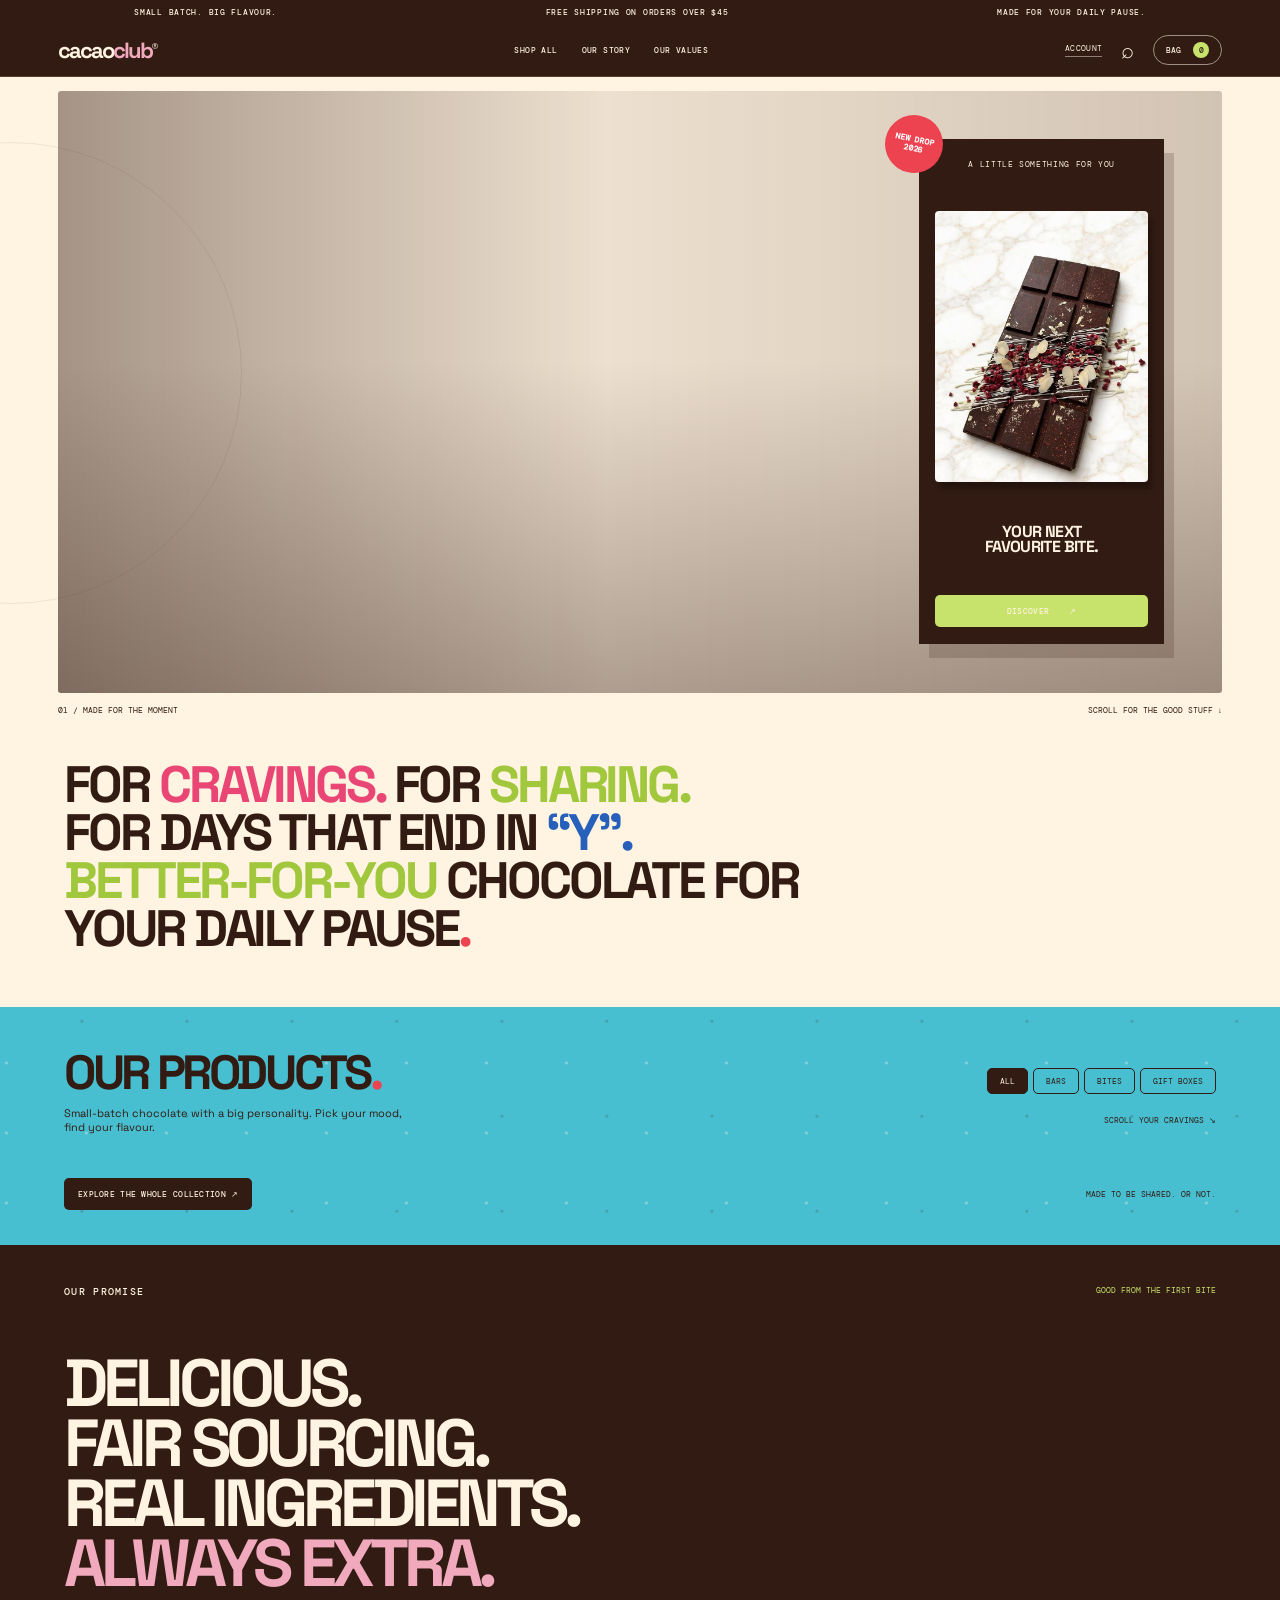
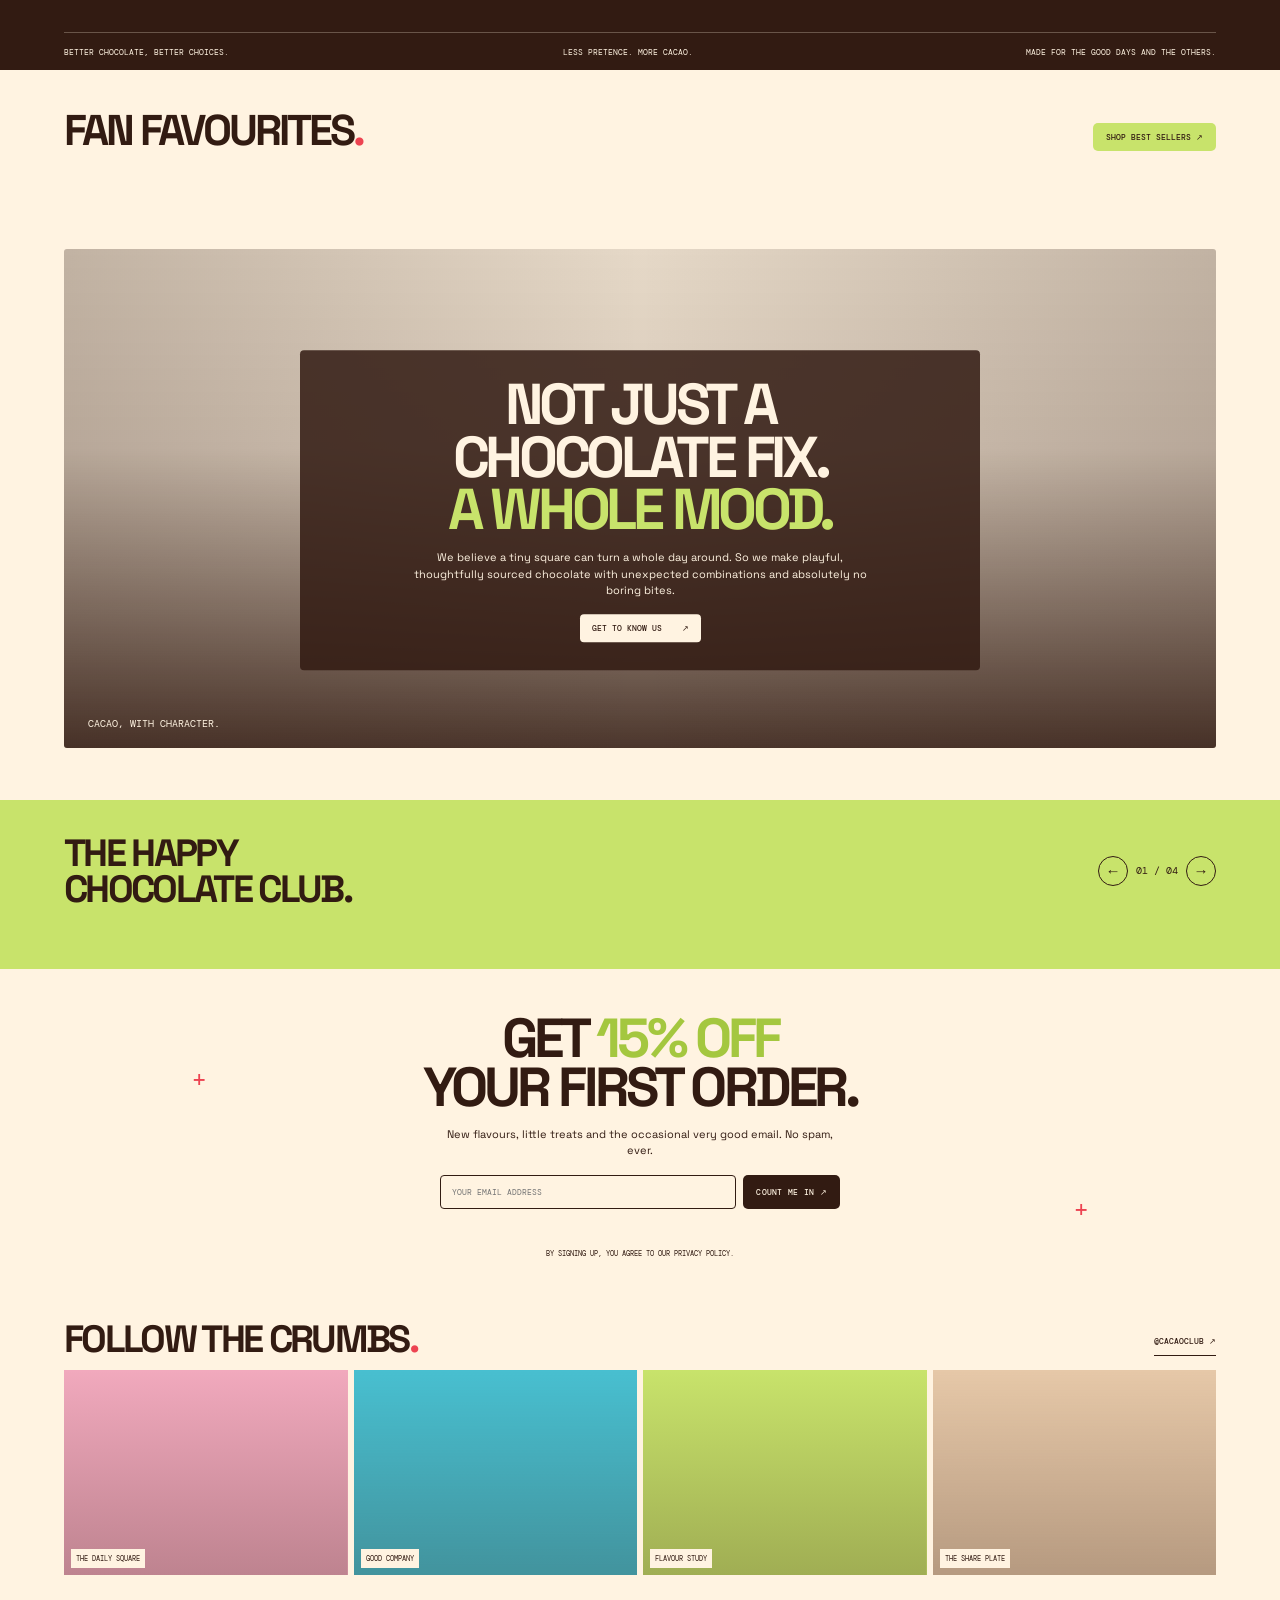
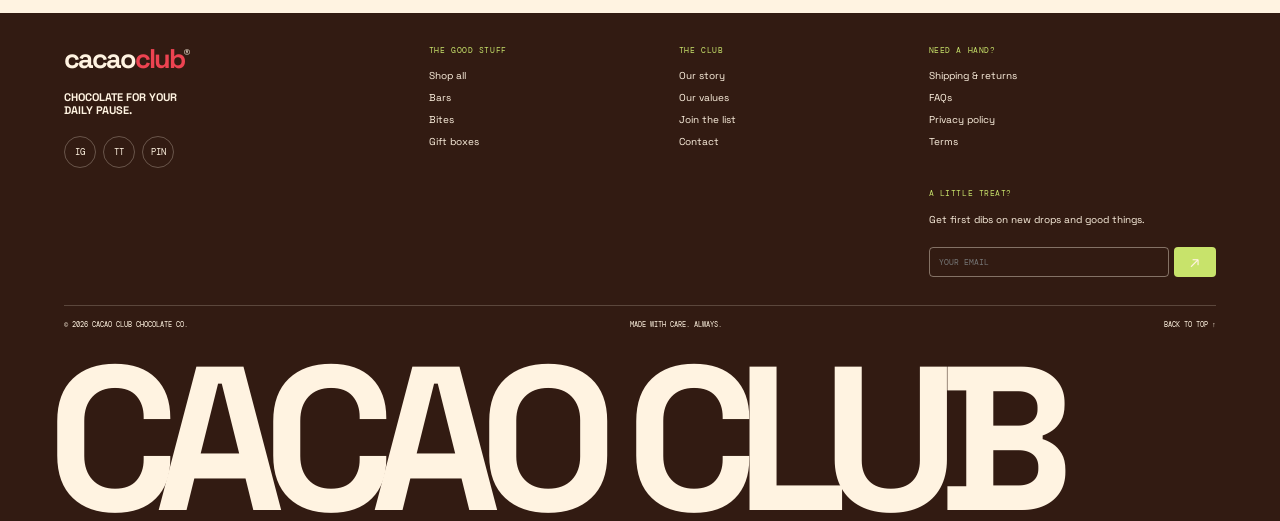
==== commit b3b5e87b: "Replace SVG illustrations with real product photography and update catalogue" ====
--- a/index.html
+++ b/index.html
@@ -25,7 +25,7 @@
     </div>
     <div class="hero-promo">
       <span class="promo-kicker">A LITTLE SOMETHING FOR YOU</span>
-      <img src="assets/chocolate-2.svg" alt="Cacao Club raspberry chocolate clusters">
+      <img src="assets/8.jpg" alt="Cacao Club Raspberry Gold Leaf Chocolate Bar">
       <p>YOUR NEXT<br>FAVOURITE BITE.</p>
       <a class="btn btn-lime" href="#shop">DISCOVER <span>↗</span></a>
     </div>
--- a/styles.css
+++ b/styles.css
@@ -2,12 +2,13 @@
 
 /* Real illustrative package artwork (local SVG image assets) */
 .product-visual{isolation:isolate}
-.product-visual:after{z-index:0}
-.product-image{position:relative;z-index:1;width:min(88%,230px);height:94%;object-fit:contain;filter:drop-shadow(6px 9px 4px #321b1228);transition:transform .5s var(--ease)}
-.product-card:hover .product-image{transform:translateY(-5px) rotate(2deg) scale(1.035)}
+.product-visual:after{display:none}
+.product-image{position:relative;z-index:1;width:100%;height:100%;object-fit:cover;transition:transform .5s var(--ease)}
+.product-card:hover .product-image{transform:scale(1.06)}
 .cart-thumb{overflow:hidden}
-.cart-thumb .product-image{width:100%;height:100%;object-fit:contain}
-.modal-product .product-image{width:100%;height:100%;max-height:360px;object-fit:contain}
+.cart-thumb .product-image{width:100%;height:100%;object-fit:cover;border-radius:3px}
+.modal-product .product-visual{overflow:hidden;border-radius:6px;height:380px}
+.modal-product .product-image{width:100%;height:100%;max-height:380px;object-fit:cover;border-radius:6px}
 .cart-thumb .product-pack{display:none}
 .checkout-page{min-height:100vh}
 .checkout-shell{max-width:1120px;margin:0 auto;padding:55px 5% 90px}
@@ -75,7 +76,7 @@
 .hero-photo-copy h1 span{color:var(--pink)}
 .hero-promo{position:absolute;right:5%;top:8%;bottom:8%;width:min(245px,28%);background:var(--brown);color:var(--cream);padding:20px 16px 17px;display:flex;flex-direction:column;align-items:center;justify-content:space-between;text-align:center;box-shadow:10px 14px 0 #321b1230;z-index:3}
 .promo-kicker{font:8px var(--mono);letter-spacing:.08em}
-.hero-promo img{width:75%;height:58%;object-fit:contain;filter:drop-shadow(4px 7px 2px #0004);transition:transform .5s var(--ease)}
+.hero-promo img{width:100%;height:58%;object-fit:cover;border-radius:4px;filter:drop-shadow(4px 7px 2px #0004);transition:transform .5s var(--ease)}
 .hero-promo:hover img{transform:rotate(4deg) scale(1.04)}
 .hero-promo p{font-size:16px;font-weight:800;line-height:.94;letter-spacing:-.04em;margin:0}
 .hero-promo .btn{width:100%;justify-content:center;padding:11px;font-size:8px}
@@ -98,11 +99,9 @@
 .shop-intro span{font-size:8px}
 .product-grid{grid-template-columns:repeat(3,minmax(0,1fr));gap:12px}
 .product-card{border:1px solid var(--brown);border-radius:5px;background:var(--cream)}
-.product-visual{height:clamp(170px,22vw,275px);background:var(--blue)!important}
-.product-card:nth-child(3n+2) .product-visual{background:var(--pink)!important}
-.product-card:nth-child(3n) .product-visual{background:var(--lime)!important}
-.product-visual:after{width:95px;height:95px;border:0;background:#321b1210}
-.product-image{width:min(72%,185px);height:94%;object-fit:contain;filter:drop-shadow(7px 9px 2px #321b1228)}
+.product-visual{height:clamp(200px,25vw,300px);position:relative;overflow:hidden;cursor:pointer}
+.product-visual:after{display:none}
+.product-image{width:100%;height:100%;object-fit:cover}
 .product-info{padding:11px 11px 10px}
 .product-info h3{font-size:clamp(11px,1.3vw,15px);min-height:30px}
 .product-type{font-size:7px}
